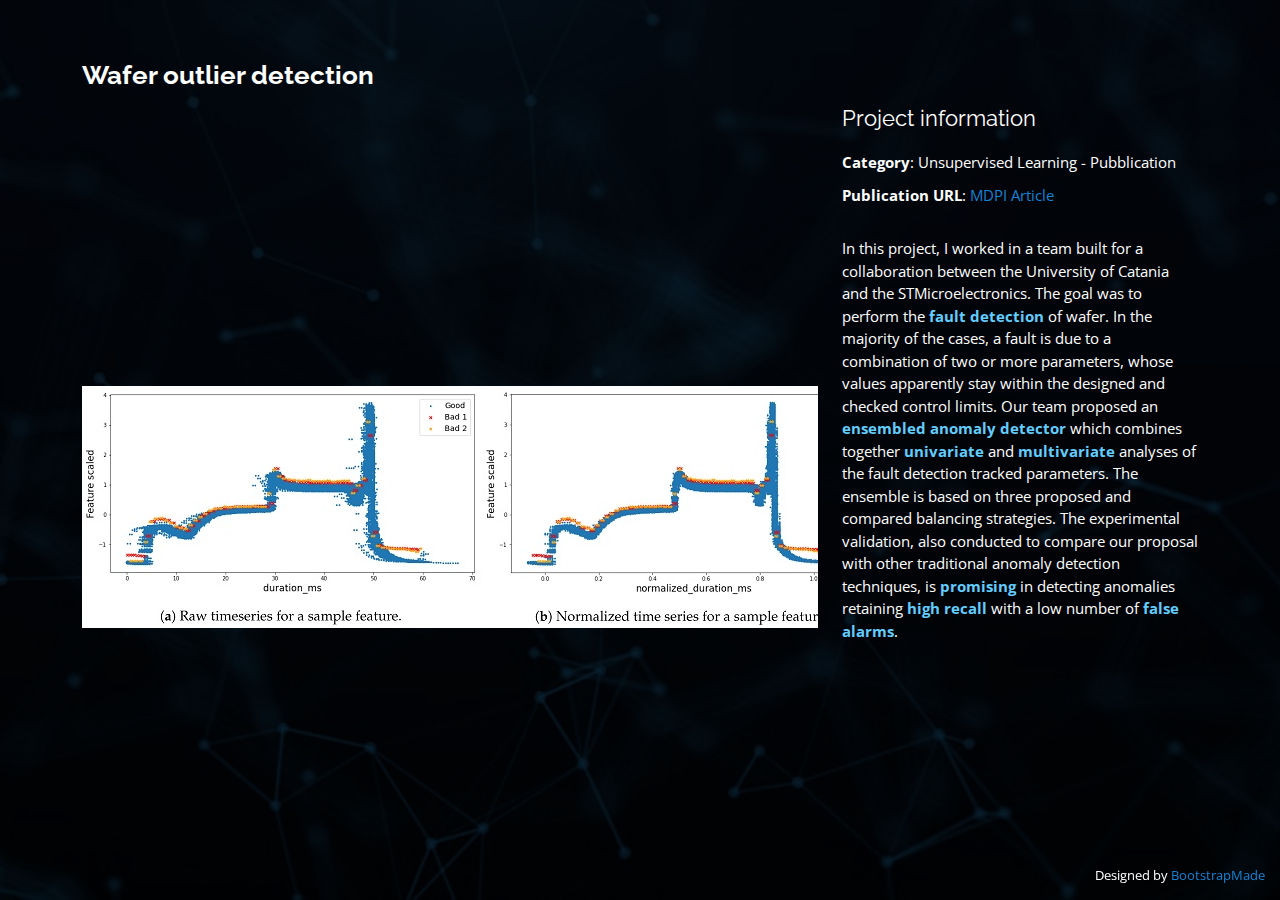
==== portfolio-details1.html @ 2d67599f "first" ====
<!DOCTYPE html>
<html lang="en">

<head>
  <meta charset="utf-8">
  <meta content="width=device-width, initial-scale=1.0" name="viewport">

  <title>Portfolio Details - Personal Bootstrap Template</title>
  <meta content="" name="description">
  <meta content="" name="keywords">

  <!-- Favicons -->
  <link href="assets/img/favicon.png" rel="icon">
  <link href="assets/img/apple-touch-icon.png" rel="apple-touch-icon">

  <!-- Google Fonts -->
  <link href="https://fonts.googleapis.com/css?family=Open+Sans:300,300i,400,400i,600,600i,700,700i|Raleway:300,300i,400,400i,500,500i,600,600i,700,700i|Poppins:300,300i,400,400i,500,500i,600,600i,700,700i" rel="stylesheet">

  <!-- Vendor CSS Files -->
  <link href="assets/vendor/bootstrap/css/bootstrap.min.css" rel="stylesheet">
  <link href="assets/vendor/bootstrap-icons/bootstrap-icons.css" rel="stylesheet">
  <link href="assets/vendor/boxicons/css/boxicons.min.css" rel="stylesheet">
  <link href="assets/vendor/glightbox/css/glightbox.min.css" rel="stylesheet">
  <link href="assets/vendor/remixicon/remixicon.css" rel="stylesheet">
  <link href="assets/vendor/swiper/swiper-bundle.min.css" rel="stylesheet">

  <!-- Template Main CSS File -->
  <link href="assets/css/style.css" rel="stylesheet">

  <!-- =======================================================
  * Template Name: Personal - v4.7.0
  * Template URL: https://bootstrapmade.com/personal-free-resume-bootstrap-template/
  * Author: BootstrapMade.com
  * License: https://bootstrapmade.com/license/
  ======================================================== -->
</head>

<body>

  <main id="main">

    <!-- ======= Portfolio Details ======= -->
	
	  <div id="portfolio-details1" class="portfolio-details">
      <div class="container">

			<div class="row">

			  <div class="col-lg-8">
				<h2 class="portfolio-title">Wafer outlier detection</h2>

				<div class="portfolio-details-slider swiper">
				  <div class="swiper-wrapper align-items-center">

					<div class="swiper-slide">
					  <img src="assets/img/portfolio/sensors1.jpg" alt="">
					</div>

					<div class="swiper-slide">
					  <img src="assets/img/portfolio/sensors2.jpg" alt="">
					</div>
					<div class="swiper-slide">
					  <img src="assets/img/portfolio/sensors3.jpg" alt="">
					  
					</div>
				  </div>
				  <div class="swiper-pagination"></div>
				</div>

			  </div>

			  <div class="col-lg-4 portfolio-info">
				<h3>Project information</h3>
				<ul>
				  <li><strong>Category</strong>: Unsupervised Learning - Pubblication</li>
				  <li><strong>Publication URL</strong>: <a href="https://www.mdpi.com/1424-8220/21/16/5465/htm" target="_blank"> MDPI Article</a></li>
				</ul>

				<p>
				  In this project, I worked in a team built for a collaboration between the University of Catania and the STMicroelectronics. The goal was to perform the <b>fault detection</b> of wafer. In the majority of the cases, a fault is due to a combination of two or more parameters, whose values apparently stay within the designed and checked control limits. Our team proposed an <b>ensembled anomaly detector</b> which combines together <b>univariate</b> and <b>multivariate</b> analyses of the fault detection tracked parameters. The ensemble is based on three proposed and compared balancing strategies.  The experimental validation, also conducted to compare our proposal with other traditional anomaly detection techniques, is <b>promising</b> in detecting anomalies retaining <b>high recall</b> with a low number of <b>false alarms</b>.
				</p>
			  </div>


		  </div>
    </div>			
  </main><!-- End #main -->

  <div class="credits">
    <!-- All the links in the footer should remain intact. -->
    <!-- You can delete the links only if you purchased the pro version. -->
    <!-- Licensing information: https://bootstrapmade.com/license/ -->
    <!-- Purchase the pro version with working PHP/AJAX contact form: https://bootstrapmade.com/personal-free-resume-bootstrap-template/ -->
    Designed by <a href="https://bootstrapmade.com/">BootstrapMade</a>
  </div>

  <!-- Vendor JS Files -->
  <script src="assets/vendor/purecounter/purecounter.js"></script>
  <script src="assets/vendor/bootstrap/js/bootstrap.bundle.min.js"></script>
  <script src="assets/vendor/glightbox/js/glightbox.min.js"></script>
  <script src="assets/vendor/isotope-layout/isotope.pkgd.min.js"></script>
  <script src="assets/vendor/swiper/swiper-bundle.min.js"></script>
  <script src="assets/vendor/waypoints/noframework.waypoints.js"></script>
  <script src="assets/vendor/php-email-form/validate.js"></script>

  <!-- Template Main JS File -->
  <script src="assets/js/main.js"></script>

</body>

</html>
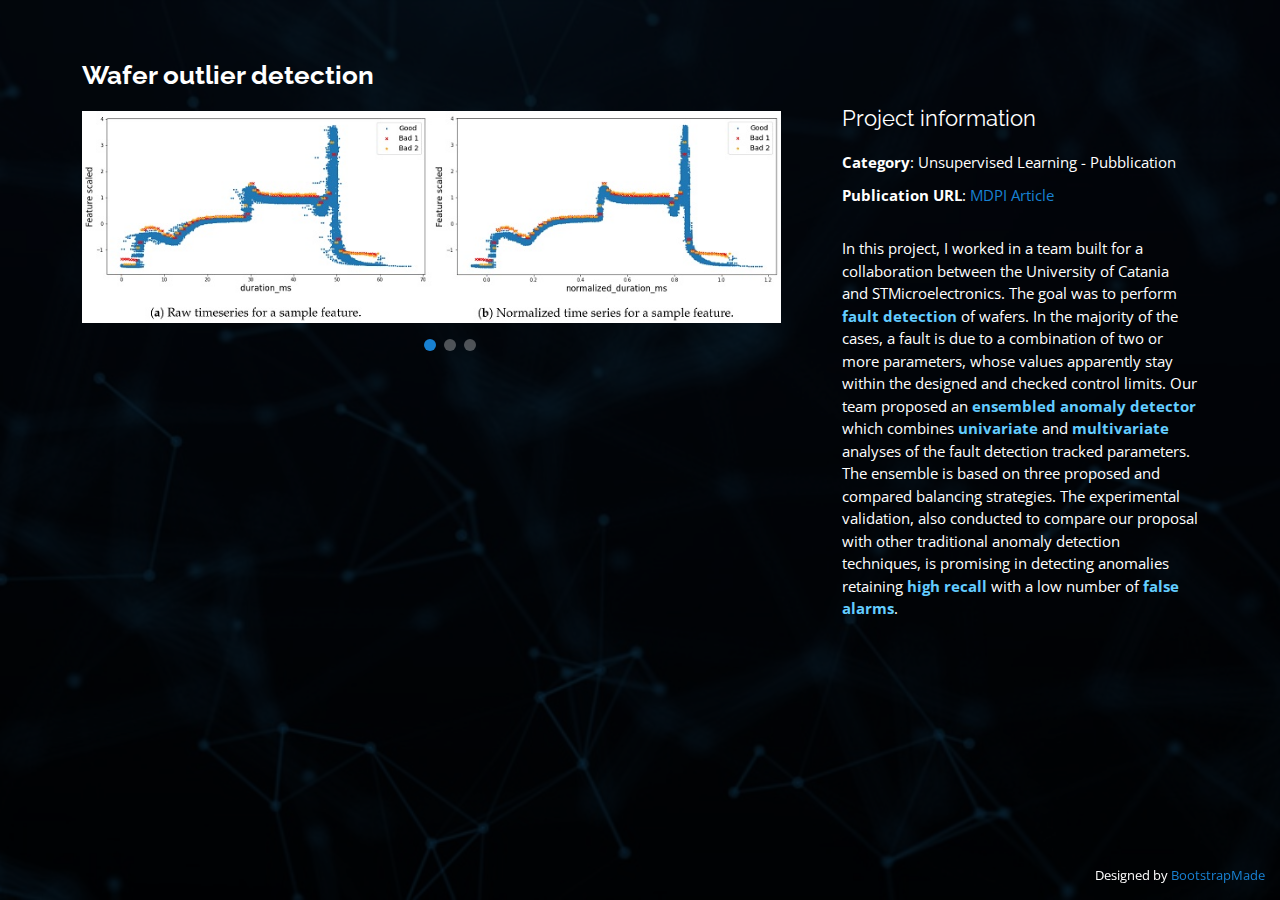
==== commit 5b2734eb: "descriptions fixed" ====
--- a/portfolio-details1.html
+++ b/portfolio-details1.html
@@ -42,14 +42,14 @@
     <!-- ======= Portfolio Details ======= -->
 	
 	  <div id="portfolio-details1" class="portfolio-details">
-      <div class="container">
+      <div class="container" id="portfolio-cont">
 
 			<div class="row">
 
 			  <div class="col-lg-8">
 				<h2 class="portfolio-title">Wafer outlier detection</h2>
 
-				<div class="portfolio-details-slider swiper">
+				<div class="portfolio-details-slider swiper d-none d-md-block" >
 				  <div class="swiper-wrapper align-items-center">
 
 					<div class="swiper-slide">
@@ -57,7 +57,7 @@
 					</div>
 
 					<div class="swiper-slide">
-					  <img src="assets/img/portfolio/sensors2.jpg" alt="">
+					  <img src="assets/img/portfolio/sensors2.png" alt="">
 					</div>
 					<div class="swiper-slide">
 					  <img src="assets/img/portfolio/sensors3.jpg" alt="">
@@ -77,7 +77,7 @@
 				</ul>
 
 				<p>
-				  In this project, I worked in a team built for a collaboration between the University of Catania and the STMicroelectronics. The goal was to perform the <b>fault detection</b> of wafer. In the majority of the cases, a fault is due to a combination of two or more parameters, whose values apparently stay within the designed and checked control limits. Our team proposed an <b>ensembled anomaly detector</b> which combines together <b>univariate</b> and <b>multivariate</b> analyses of the fault detection tracked parameters. The ensemble is based on three proposed and compared balancing strategies.  The experimental validation, also conducted to compare our proposal with other traditional anomaly detection techniques, is <b>promising</b> in detecting anomalies retaining <b>high recall</b> with a low number of <b>false alarms</b>.
+				  In this project, I worked in a team built for a collaboration between the University of Catania and STMicroelectronics. The goal was to perform <b>fault detection</b> of wafers. In the majority of the cases, a fault is due to a combination of two or more parameters, whose values apparently stay within the designed and checked control limits. Our team proposed an <b>ensembled anomaly detector</b> which combines <b>univariate</b> and <b>multivariate</b> analyses of the fault detection tracked parameters. The ensemble is based on three proposed and compared balancing strategies.  The experimental validation, also conducted to compare our proposal with other traditional anomaly detection techniques, is promising in detecting anomalies retaining <b>high recall</b> with a low number of <b>false alarms</b>.
 				</p>
 			  </div>
 
@@ -91,7 +91,7 @@
     <!-- You can delete the links only if you purchased the pro version. -->
     <!-- Licensing information: https://bootstrapmade.com/license/ -->
     <!-- Purchase the pro version with working PHP/AJAX contact form: https://bootstrapmade.com/personal-free-resume-bootstrap-template/ -->
-    Designed by <a href="https://bootstrapmade.com/">BootstrapMade</a>
+ Designed by <a href="https://bootstrapmade.com/">BootstrapMade</a> 
   </div>
 
   <!-- Vendor JS Files -->
--- a/assets/css/style.css
+++ b/assets/css/style.css
@@ -8,6 +8,7 @@
 /*--------------------------------------------------------------
 # General
 --------------------------------------------------------------*/
+
 
 body {
   font-family: "Open Sans", sans-serif;
@@ -900,7 +901,6 @@
 
 
 
-
 /*--------------------------------------------------------------
 # Contact
 --------------------------------------------------------------*/
@@ -1068,4 +1068,11 @@
 }
 .credits a:hover {
   color: #fff;
+}
+
+.portfolio-details img {
+    height: auto !important; 
+    width: auto !important;  
+    max-width: 95% !important; 
+    max-height: 40% !important;
 }